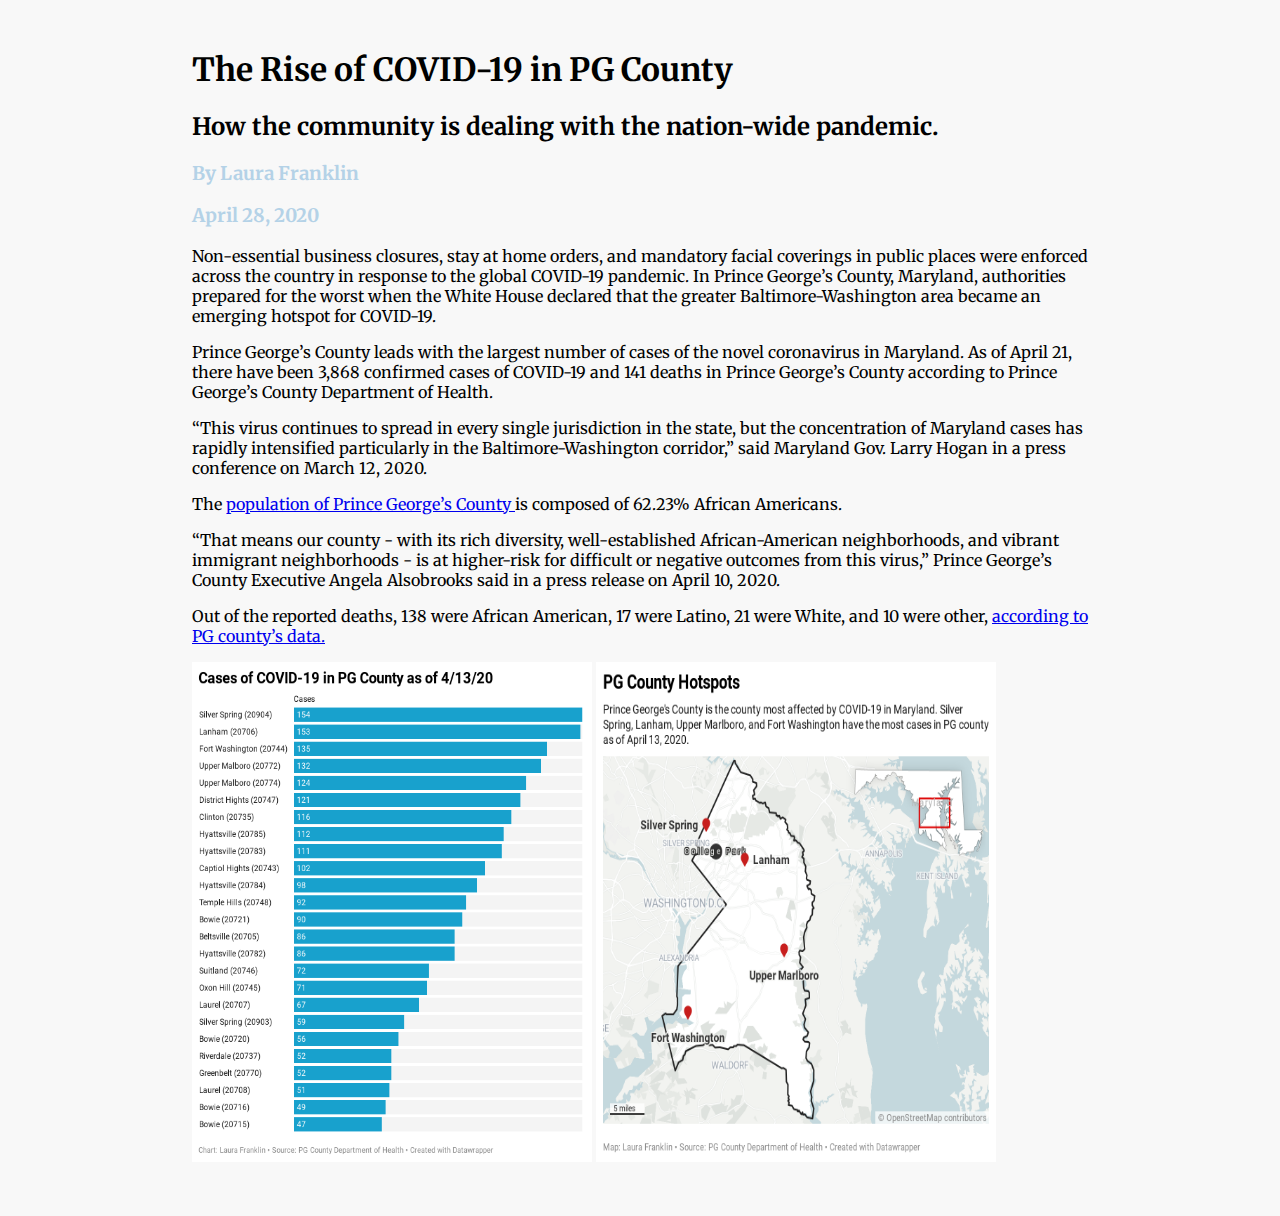
==== final-project/index.html @ 385a18ed "initial commit" ====
<!DOCTYPE html>
<html lang="en">
    <head>
      <title>"The Rise of COVID-19 in PG County"</title>
      <link href="https://fonts.googleapis.com/css?family=Merriweather:400,400i,700,700i&display=swap" rel="stylesheet">
       <link href="https://fonts.googleapis.com/css?family=Lato:400,400i,700,700i&display=swap" rel="stylesheet">
      <link rel="stylesheet" typle="text/css" href="styles.css" />
      </head>
      <body>
<h1> The Rise of COVID-19 in PG County </h1>
<h2> How the community is dealing with the nation-wide pandemic. </h2>
<h3> By Laura Franklin </h3>
<h3> April 28, 2020 </h3>
  <p>Non-essential business closures, stay at home orders, and mandatory facial
    coverings in public places were enforced across the country in response to
    the global COVID-19 pandemic. In Prince George’s County, Maryland,
    authorities prepared for the worst when the White House declared that the
    greater Baltimore-Washington area became an emerging hotspot for COVID-19.</p>

<p> Prince George’s County leads with the largest number of cases of the novel
  coronavirus in Maryland. As of April 21, there have been 3,868 confirmed cases
  of COVID-19 and 141 deaths in Prince George’s County according to Prince George’s
   County Department of Health. </p>

   <p> “This virus continues to spread in every single jurisdiction in the state,
     but the concentration of Maryland cases has rapidly intensified particularly
      in the Baltimore-Washington corridor,” said Maryland Gov. Larry Hogan in a press
      conference on March 12, 2020. </p>

    <p> The <a href="http://www.pgchealthzone.org/demographicdata/index/view?id=1500&localeId=1260" target="_blank" > population of Prince George’s County </a> is composed of 62.23% African
      Americans.   </p>

<p> “That means our county - with its rich diversity, well-established African-American
  neighborhoods, and vibrant immigrant neighborhoods - is at higher-risk for difficult or
   negative outcomes from this virus,” Prince George’s County Executive Angela Alsobrooks
   said in a press release on April 10, 2020. </p>

   <p> Out of the reported deaths, 138 were African American, 17 were Latino, 21
     were White, and 10 were other, <a href= "https://princegeorges.maps.arcgis.com/apps/opsdashboard/index.html#/9491556559cb4bba8ead3aa72ac3edcf" target="_blank" > according to PG county’s data. </a> </p>

<img alt="data-graphic" src="data graphic 1.png" />
<img alt=locator-map src="locator-map3.png" />










        </body>
---- final-project/styles.css ----
body{
  font-family: "Merriweather", serif;
  max-width: 70%;
  margin: 50px auto;
  background-color: #F8F8F8;
}
h1{
  color: #000100;
}
h3{
  color:#B4D2E7;
}
img {
  height: 500px;
  max-width: 400px;
}
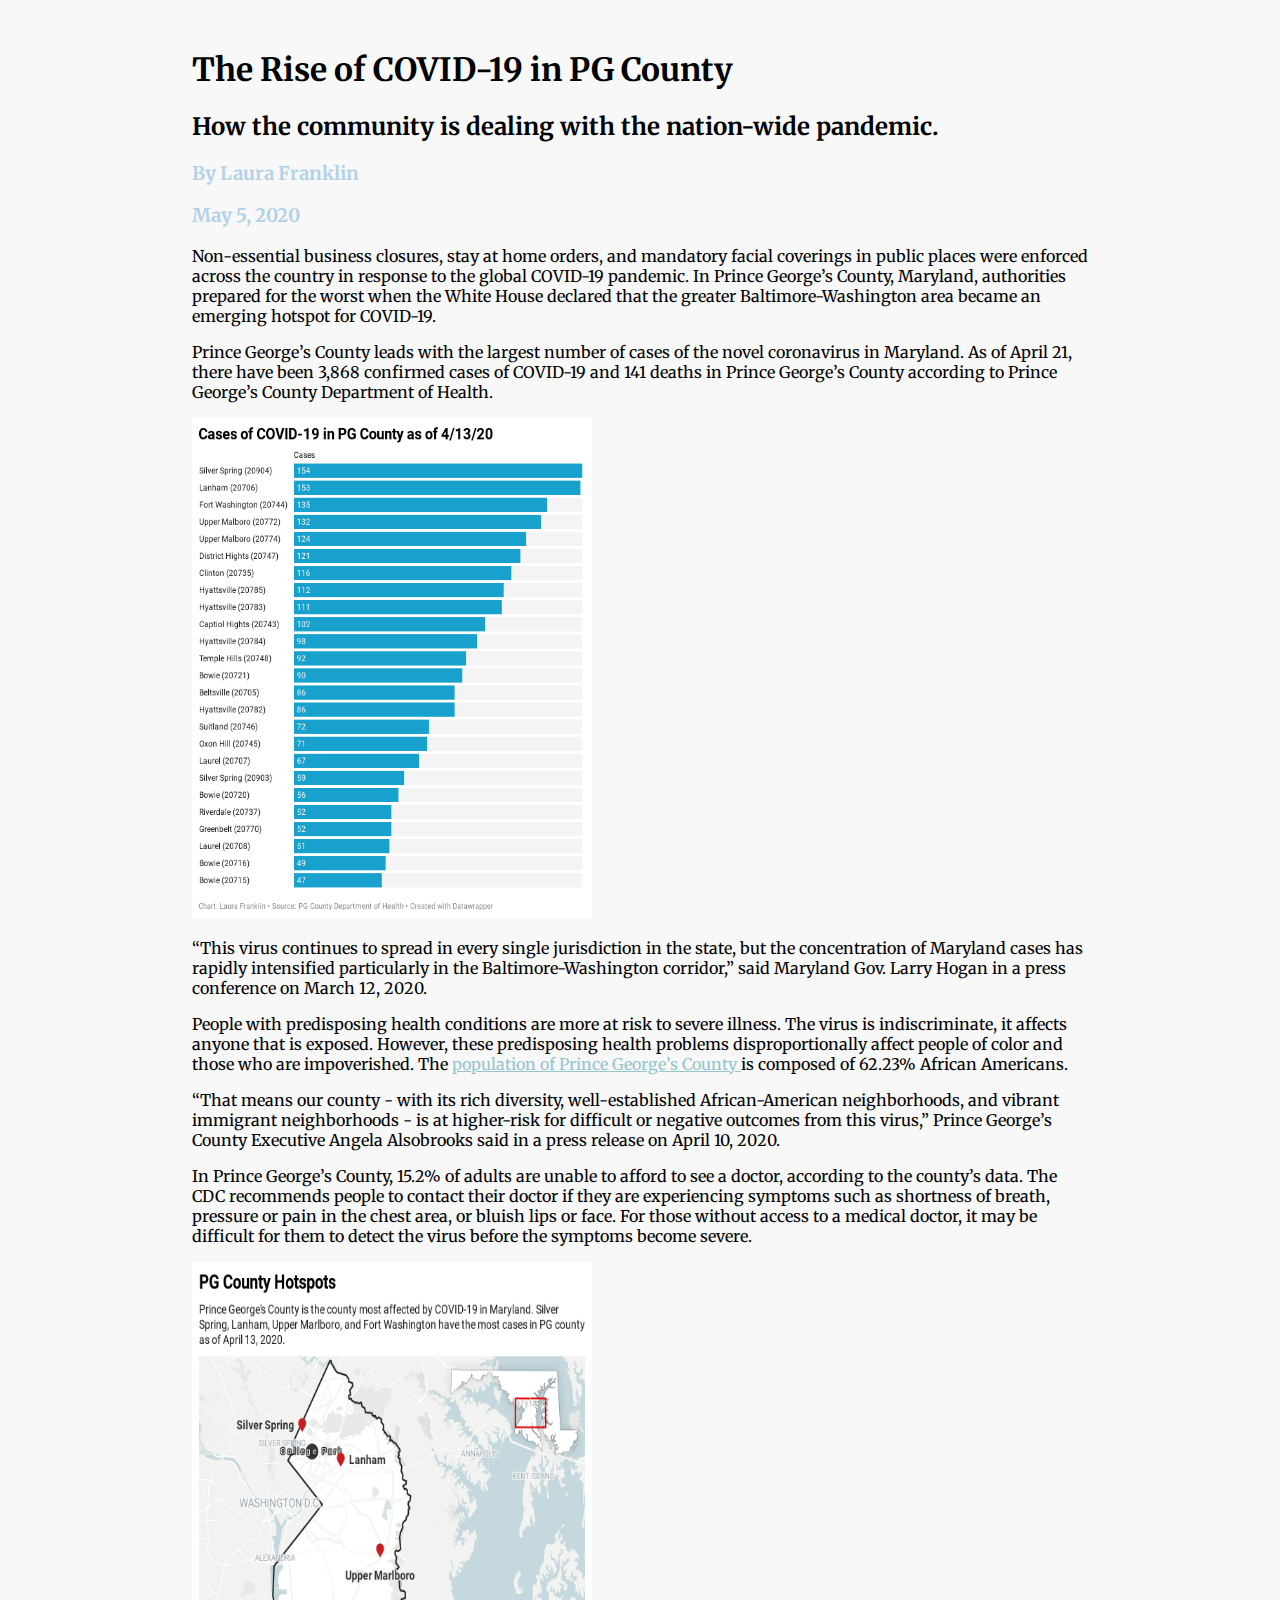
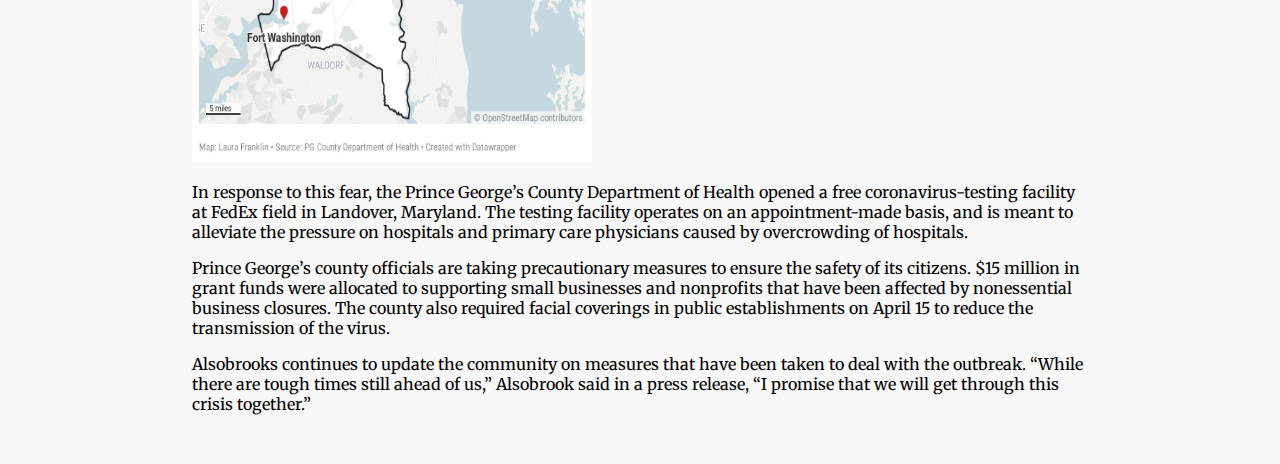
==== commit fb42e9e9: "updated" ====
--- a/final-project/index.html
+++ b/final-project/index.html
@@ -5,12 +5,13 @@
       <link href="https://fonts.googleapis.com/css?family=Merriweather:400,400i,700,700i&display=swap" rel="stylesheet">
        <link href="https://fonts.googleapis.com/css?family=Lato:400,400i,700,700i&display=swap" rel="stylesheet">
       <link rel="stylesheet" typle="text/css" href="styles.css" />
+      <meta name="viewport" content="width=device-width, initial-scale=1.0">
       </head>
       <body>
 <h1> The Rise of COVID-19 in PG County </h1>
 <h2> How the community is dealing with the nation-wide pandemic. </h2>
 <h3> By Laura Franklin </h3>
-<h3> April 28, 2020 </h3>
+<h3> May 5, 2020 </h3>
   <p>Non-essential business closures, stay at home orders, and mandatory facial
     coverings in public places were enforced across the country in response to
     the global COVID-19 pandemic. In Prince George’s County, Maryland,
@@ -21,13 +22,16 @@
   coronavirus in Maryland. As of April 21, there have been 3,868 confirmed cases
   of COVID-19 and 141 deaths in Prince George’s County according to Prince George’s
    County Department of Health. </p>
-
+<img alt="data-graphic" src="data graphic 1.png" />
    <p> “This virus continues to spread in every single jurisdiction in the state,
      but the concentration of Maryland cases has rapidly intensified particularly
       in the Baltimore-Washington corridor,” said Maryland Gov. Larry Hogan in a press
       conference on March 12, 2020. </p>
 
-    <p> The <a href="http://www.pgchealthzone.org/demographicdata/index/view?id=1500&localeId=1260" target="_blank" > population of Prince George’s County </a> is composed of 62.23% African
+    <p> People with predisposing health conditions are more at risk to severe illness.
+      The virus is indiscriminate, it affects anyone that is exposed. However, these predisposing
+       health problems disproportionally affect people of color and those who are impoverished.
+      The <a href="http://www.pgchealthzone.org/demographicdata/index/view?id=1500&localeId=1260" target="_blank" > population of Prince George’s County </a> is composed of 62.23% African
       Americans.   </p>
 
 <p> “That means our county - with its rich diversity, well-established African-American
@@ -35,11 +39,31 @@
    negative outcomes from this virus,” Prince George’s County Executive Angela Alsobrooks
    said in a press release on April 10, 2020. </p>
 
-   <p> Out of the reported deaths, 138 were African American, 17 were Latino, 21
-     were White, and 10 were other, <a href= "https://princegeorges.maps.arcgis.com/apps/opsdashboard/index.html#/9491556559cb4bba8ead3aa72ac3edcf" target="_blank" > according to PG county’s data. </a> </p>
+<p> 	In Prince George’s County, 15.2% of adults are unable to afford to see a
+  doctor, according to the county’s data. The CDC recommends people to contact their
+  doctor if they are experiencing symptoms such as shortness of breath, pressure or
+  pain in the chest area, or bluish lips or face. For those without access to a medical
+   doctor, it may be difficult for them to detect the virus before the symptoms become
+   severe. </p>
+<img alt=locator-map src="locator-map3.png" />
+<p> In response to this fear, the Prince George’s County Department of Health
+  opened a free coronavirus-testing facility at FedEx field in Landover, Maryland.
+   The testing facility operates on an appointment-made basis, and is meant to alleviate
+   the pressure on hospitals and primary care physicians caused by overcrowding of
+   hospitals. </p>
 
-<img alt="data-graphic" src="data graphic 1.png" />
-<img alt=locator-map src="locator-map3.png" />
+
+<p> Prince George’s county officials are taking precautionary measures to ensure
+  the safety of its citizens. $15 million in grant funds were allocated to supporting
+  small businesses and nonprofits that have been affected by nonessential business closures.
+  The county also required facial coverings in public establishments on April 15 to reduce
+  the transmission of the virus.</p>
+
+
+<p> Alsobrooks continues to update the community on measures that have been taken
+  to deal with the outbreak. “While there are tough times still ahead of us,” Alsobrook
+  said in a press release, “I promise that we will get through this crisis together.” </p>
+
 
 
 
--- a/final-project/styles.css
+++ b/final-project/styles.css
@@ -14,3 +14,6 @@
   height: 500px;
   max-width: 400px;
 }
+a {
+  color: #94C5CC;
+}
